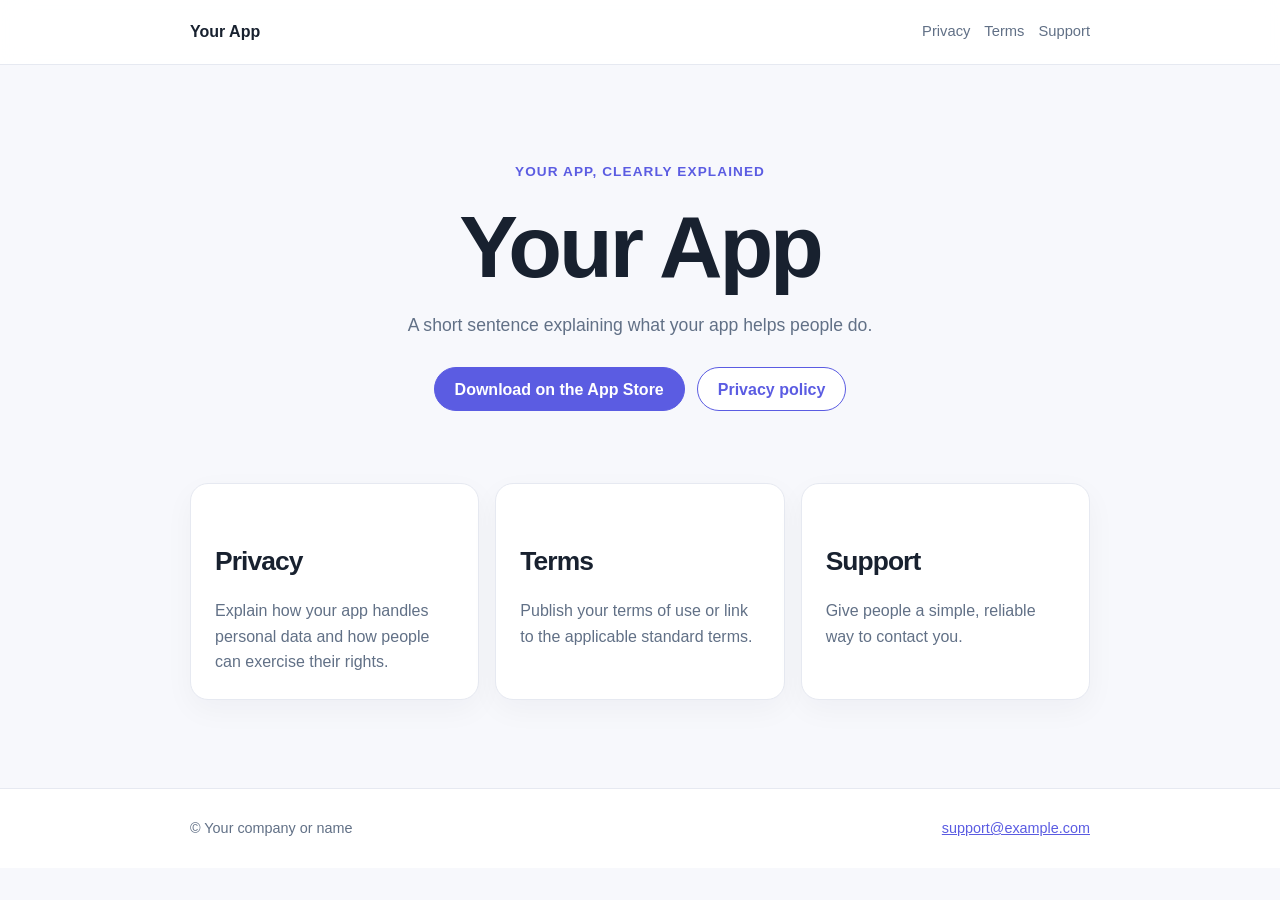
==== index.html @ f06c20bd "Initial app legal pages template" ====
<!doctype html>
<html lang="en">
  <head><meta charset="utf-8"><meta name="viewport" content="width=device-width, initial-scale=1"><meta name="description" content="App landing and legal pages."><title>Your App</title><link rel="stylesheet" href="assets/styles.css"></head>
  <body>
    <header class="site-header"><nav class="container nav"><a class="brand" href="index.html" data-app-name>Your App</a><div class="nav-links"><a href="privacy.html">Privacy</a><a href="terms.html">Terms</a><a href="support.html">Support</a></div></nav></header>
    <main class="container"><section class="hero"><div class="eyebrow">Your app, clearly explained</div><h1 data-app-name>Your App</h1><p data-tagline>A short sentence explaining what your app helps people do.</p><div class="actions"><a class="button button-primary" data-app-store-link href="#">Download on the App Store</a><a class="button button-secondary" href="privacy.html">Privacy policy</a></div></section><section class="cards"><a class="card" href="privacy.html"><h2>Privacy</h2><p>Explain how your app handles personal data and how people can exercise their rights.</p></a><a class="card" href="terms.html"><h2>Terms</h2><p>Publish your terms of use or link to the applicable standard terms.</p></a><a class="card" href="support.html"><h2>Support</h2><p>Give people a simple, reliable way to contact you.</p></a></section></main>
    <footer class="site-footer"><div class="container footer-row"><span>© <span data-developer-name>Your company or name</span></span><span><a data-support-email href="mailto:support@example.com">support@example.com</a></span></div></footer><script src="assets/config.js"></script><script src="assets/site.js"></script>
  </body>
</html>
---- assets/styles.css ----
:root { --accent: #5b5ce2; --ink: #18212f; --muted: #617086; --canvas: #f7f8fc; --surface: #fff; --line: #e6e9f1; }
* { box-sizing: border-box; }
html { scroll-behavior: smooth; }
body { margin: 0; color: var(--ink); background: var(--canvas); font: 16px/1.6 -apple-system, BlinkMacSystemFont, "Segoe UI", sans-serif; }
a { color: var(--accent); }
.container { width: min(100% - 40px, 900px); margin: 0 auto; }
.site-header { background: rgba(255,255,255,.9); border-bottom: 1px solid var(--line); position: sticky; top: 0; backdrop-filter: blur(14px); }
.nav { min-height: 64px; display: flex; gap: 20px; align-items: center; justify-content: space-between; }
.brand { color: var(--ink); font-weight: 750; text-decoration: none; }
.nav-links { display: flex; flex-wrap: wrap; gap: 14px; font-size: .92rem; }
.nav-links a { color: var(--muted); text-decoration: none; }
.nav-links a:hover { color: var(--ink); }
.hero { padding: 96px 0 72px; text-align: center; }
.eyebrow { color: var(--accent); font-size: .85rem; font-weight: 700; letter-spacing: .08em; text-transform: uppercase; }
h1, h2 { letter-spacing: -.035em; line-height: 1.12; }
h1 { margin: 15px auto; max-width: 760px; font-size: clamp(2.6rem, 8vw, 5.5rem); }
h2 { margin-top: 2.4rem; font-size: 1.65rem; }
.hero p { max-width: 630px; margin: 0 auto; color: var(--muted); font-size: 1.1rem; }
.actions { display: flex; justify-content: center; flex-wrap: wrap; gap: 12px; margin-top: 28px; }
.button { border: 1px solid var(--accent); border-radius: 999px; display: inline-flex; min-height: 44px; align-items: center; padding: 0 20px; font-weight: 700; text-decoration: none; }
.button-primary { color: #fff; background: var(--accent); }
.button-secondary { background: #fff; }
.cards { display: grid; grid-template-columns: repeat(3, 1fr); gap: 16px; padding-bottom: 88px; }
.card, .legal { border: 1px solid var(--line); border-radius: 18px; background: var(--surface); box-shadow: 0 10px 30px rgba(20, 29, 50, .04); }
.card { padding: 24px; color: var(--ink); text-decoration: none; }
.card:hover { border-color: color-mix(in srgb, var(--accent), var(--line) 55%); transform: translateY(-2px); }
.card p { color: var(--muted); margin-bottom: 0; }
.legal { max-width: 760px; padding: clamp(24px, 6vw, 56px); margin: 48px auto 80px; }
.legal h1 { font-size: clamp(2.2rem, 5vw, 3.8rem); max-width: none; }
.legal p, .legal li { color: #39465a; }
.legal .notice { padding: 16px; border-left: 4px solid var(--accent); background: #f1f1ff; border-radius: 8px; }
.site-footer { padding: 28px 0; border-top: 1px solid var(--line); background: #fff; color: var(--muted); font-size: .9rem; }
.footer-row { display: flex; gap: 16px; justify-content: space-between; flex-wrap: wrap; }
@media (max-width: 640px) { .container { width: min(100% - 28px, 900px); } .nav { padding: 12px 0; align-items: flex-start; flex-direction: column; gap: 6px; } .hero { padding: 72px 0 48px; text-align: left; } .hero p { margin-left: 0; } .actions { justify-content: flex-start; } .cards { grid-template-columns: 1fr; } }
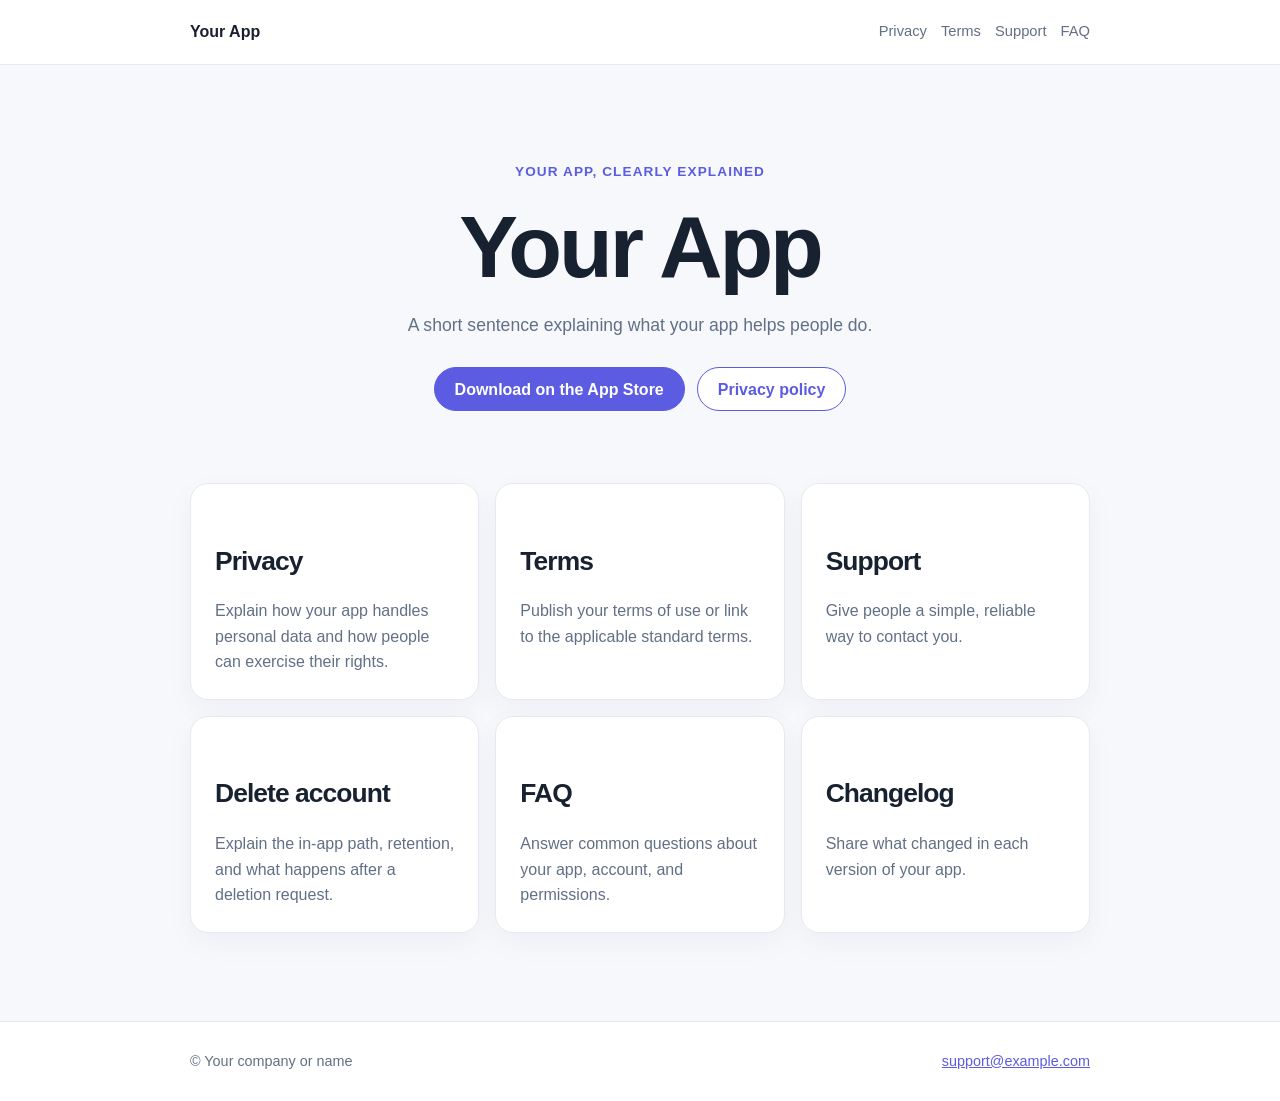
==== commit ac6771d5: "Add delete account FAQ and changelog pages" ====
--- a/index.html
+++ b/index.html
@@ -2,8 +2,8 @@
 <html lang="en">
   <head><meta charset="utf-8"><meta name="viewport" content="width=device-width, initial-scale=1"><meta name="description" content="App landing and legal pages."><title>Your App</title><link rel="stylesheet" href="assets/styles.css"></head>
   <body>
-    <header class="site-header"><nav class="container nav"><a class="brand" href="index.html" data-app-name>Your App</a><div class="nav-links"><a href="privacy.html">Privacy</a><a href="terms.html">Terms</a><a href="support.html">Support</a></div></nav></header>
-    <main class="container"><section class="hero"><div class="eyebrow">Your app, clearly explained</div><h1 data-app-name>Your App</h1><p data-tagline>A short sentence explaining what your app helps people do.</p><div class="actions"><a class="button button-primary" data-app-store-link href="#">Download on the App Store</a><a class="button button-secondary" href="privacy.html">Privacy policy</a></div></section><section class="cards"><a class="card" href="privacy.html"><h2>Privacy</h2><p>Explain how your app handles personal data and how people can exercise their rights.</p></a><a class="card" href="terms.html"><h2>Terms</h2><p>Publish your terms of use or link to the applicable standard terms.</p></a><a class="card" href="support.html"><h2>Support</h2><p>Give people a simple, reliable way to contact you.</p></a></section></main>
+    <header class="site-header"><nav class="container nav"><a class="brand" href="index.html" data-app-name>Your App</a><div class="nav-links"><a href="privacy.html">Privacy</a><a href="terms.html">Terms</a><a href="support.html">Support</a><a href="faq.html">FAQ</a></div></nav></header>
+    <main class="container"><section class="hero"><div class="eyebrow">Your app, clearly explained</div><h1 data-app-name>Your App</h1><p data-tagline>A short sentence explaining what your app helps people do.</p><div class="actions"><a class="button button-primary" data-app-store-link href="#">Download on the App Store</a><a class="button button-secondary" href="privacy.html">Privacy policy</a></div></section><section class="cards"><a class="card" href="privacy.html"><h2>Privacy</h2><p>Explain how your app handles personal data and how people can exercise their rights.</p></a><a class="card" href="terms.html"><h2>Terms</h2><p>Publish your terms of use or link to the applicable standard terms.</p></a><a class="card" href="support.html"><h2>Support</h2><p>Give people a simple, reliable way to contact you.</p></a><a class="card" href="delete-account.html"><h2>Delete account</h2><p>Explain the in-app path, retention, and what happens after a deletion request.</p></a><a class="card" href="faq.html"><h2>FAQ</h2><p>Answer common questions about your app, account, and permissions.</p></a><a class="card" href="changelog.html"><h2>Changelog</h2><p>Share what changed in each version of your app.</p></a></section></main>
     <footer class="site-footer"><div class="container footer-row"><span>© <span data-developer-name>Your company or name</span></span><span><a data-support-email href="mailto:support@example.com">support@example.com</a></span></div></footer><script src="assets/config.js"></script><script src="assets/site.js"></script>
   </body>
 </html>
--- a/assets/styles.css
+++ b/assets/styles.css
@@ -20,7 +20,7 @@
 .button { border: 1px solid var(--accent); border-radius: 999px; display: inline-flex; min-height: 44px; align-items: center; padding: 0 20px; font-weight: 700; text-decoration: none; }
 .button-primary { color: #fff; background: var(--accent); }
 .button-secondary { background: #fff; }
-.cards { display: grid; grid-template-columns: repeat(3, 1fr); gap: 16px; padding-bottom: 88px; }
+.cards { display: grid; grid-template-columns: repeat(auto-fit, minmax(220px, 1fr)); gap: 16px; padding-bottom: 88px; }
 .card, .legal { border: 1px solid var(--line); border-radius: 18px; background: var(--surface); box-shadow: 0 10px 30px rgba(20, 29, 50, .04); }
 .card { padding: 24px; color: var(--ink); text-decoration: none; }
 .card:hover { border-color: color-mix(in srgb, var(--accent), var(--line) 55%); transform: translateY(-2px); }
